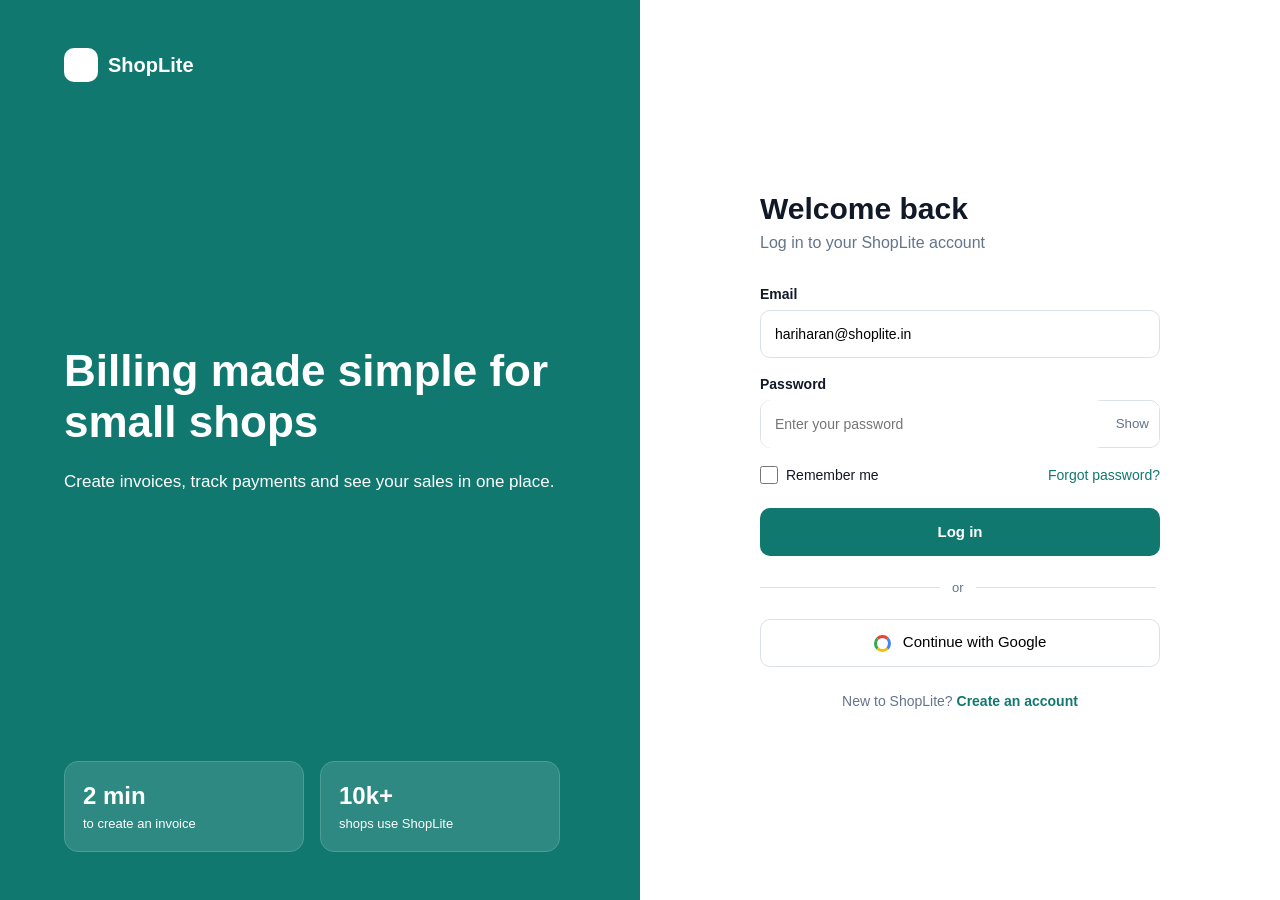
==== index.html @ 72226149 "Add files via upload" ====
<!DOCTYPE html>
<html lang="en">

<head>
    <meta charset="UTF-8">
    <meta name="viewport" content="width=device-width, initial-scale=1.0">

    <title>ShopLite Login</title>

    <link rel="stylesheet" href="login_screen.css">
</head>

<body>

    <main class="page">

        <section class="left-panel">

            <header class="brand">

                <div class="logo-box"></div>

                <div class="brand-name">
                    ShopLite
                </div>

            </header>

            <div class="promo">

                <h1>
                    Billing made simple
                    for small shops
                </h1>

                <p>
                    Create invoices, track payments and see
                    your sales in one place.
                </p>

            </div>

            <div class="stats">

                <div class="stat-card">

                    <h2>2 min</h2>

                    <p>to create an invoice</p>

                </div>

                <div class="stat-card">

                    <h2>10k+</h2>

                    <p>shops use ShopLite</p>

                </div>

            </div>

        </section>

        <section class="right-panel">

            <div class="login-content">

                <h1>Welcome back</h1>

                <p class="subtitle">
                    Log in to your ShopLite account
                </p>

                <form action="dash_board.html" method="get">

                    <div class="form-group">

                        <label for="email">Email</label>

                        <input
                            type="email"
                            id="email"
                            value="hariharan@shoplite.in"
                            required
                        >

                    </div>

                    <div class="form-group">

                        <label for="password">Password</label>

                        <div class="password-field">

                            <input
                                type="password"
                                id="password"
                                placeholder="Enter your password"
                                required
                            >

                            <button
                                type="button"
                                class="show-button"
                            >
                                Show
                            </button>

                        </div>

                    </div>

                    <div class="options">

                        <div class="remember">

                            <input
                                type="checkbox"
                                id="remember"
                            >

                            <label for="remember">
                                Remember me
                            </label>

                        </div>

                        <a href="#">Forgot password?</a>

                    </div>

                    <button
                        type="submit"
                        class="login-button"
                    >
                        Log in
                    </button>

                </form>

                <div class="divider">

                    <div class="divider-line"></div>

                    <p>or</p>

                    <div class="divider-line"></div>

                </div>

                <button
                    class="google-button"
                    type="button"
                >

                    <div class="google-mark"></div>

                    Continue with Google

                </button>

                <p class="create-account">

                    New to ShopLite?

                    <a href="#">Create an account</a>

                </p>

            </div>

        </section>

    </main>

</body>

</html>
---- login_screen.css ----
* {
    margin: 0;
    box-sizing: border-box;
}

body {
    font-family: Arial, sans-serif;
    color: #111827;
}

.page {
    display: flex;
    min-height: 100vh;
}

/* Left panel */

.left-panel {
    width: 50%;
    background-color: #11786f;
    color: white;
    padding: 48px 64px;

    display: flex;
    flex-direction: column;
    justify-content: space-between;
}

.brand {
    display: flex;
    align-items: center;
}

.logo-box {
    width: 34px;
    height: 34px;
    background-color: white;
    border-radius: 10px;
    margin-right: 10px;
}

.brand-name {
    font-size: 20px;
    font-weight: bold;
}

.promo h1 {
    font-size: 44px;
    line-height: 1.15;
    margin-bottom: 20px;
}

.promo p {
    font-size: 17px;
    line-height: 1.7;
}

/* Statistics cards */

.stats {
    display: flex;
}

.stat-card {
    width: 50%;
    background-color: #2d8981;
    border: 1px solid #4b9e96;
    border-radius: 14px;
    padding: 20px 18px;
    margin-right: 16px;
}

.stat-card h2 {
    font-size: 24px;
    margin-bottom: 6px;
}

.stat-card p {
    font-size: 13px;
}

/* Right panel */

.right-panel {
    width: 50%;
    background-color: white;
    padding: 40px;

    display: flex;
    justify-content: center;
    align-items: center;
}

.login-content {
    width: 400px;
}

.login-content h1 {
    font-size: 30px;
    margin-bottom: 8px;
}

.subtitle {
    color: #64748b;
    font-size: 16px;
    margin-bottom: 34px;
}

/* Form */

.form-group {
    margin-bottom: 18px;
}

.form-group label {
    display: block;
    font-size: 14px;
    font-weight: bold;
    margin-bottom: 8px;
}

.form-group input {
    width: 100%;
    height: 48px;
    border: 1px solid #dce1e8;
    border-radius: 10px;
    padding: 0 14px;
    font-size: 14px;
}

.password-field {
    display: flex;
    align-items: center;
    border: 1px solid #dce1e8;
    border-radius: 10px;
    height: 48px;
}

.password-field input {
    border: none;
    outline: none;
}

.show-button {
    background-color: white;
    border: none;
    color: #64748b;
    padding: 10px;
    cursor: pointer;
}

/* Remember me and forgot password */

.options {
    display: flex;
    justify-content: space-between;
    align-items: center;
    margin: 18px 0 24px;
}

.remember {
    display: flex;
    align-items: center;
}

.remember input {
    width: 18px;
    height: 18px;
    margin-right: 8px;
    accent-color: #11786f;
}

.remember label {
    font-size: 14px;
}

.options a {
    color: #11786f;
    font-size: 14px;
    text-decoration: none;
}

/* Login button */

.login-button {
    width: 100%;
    height: 48px;
    background-color: #11786f;
    color: white;
    border: none;
    border-radius: 10px;
    font-size: 15px;
    font-weight: bold;
    cursor: pointer;
}

/* Divider */

.divider {
    display: flex;
    align-items: center;
    margin: 24px 0;
}

.divider-line {
    width: 45%;
    height: 1px;
    background-color: #dce1e8;
}

.divider p {
    color: #64748b;
    font-size: 13px;
    margin: 0 12px;
}

/* Google button */

.google-button {
    width: 100%;
    height: 48px;
    background-color: white;
    border: 1px solid #dce1e8;
    border-radius: 10px;
    font-size: 15px;
    cursor: pointer;
}

.google-mark {
    display: inline-block;
    width: 17px;
    height: 17px;
    border: 3px solid #4285f4;
    border-top-color: #ea4335;
    border-left-color: #34a853;
    border-bottom-color: #fbbc05;
    border-radius: 50%;
    margin-right: 8px;
    vertical-align: middle;
}

/* Create account */

.create-account {
    text-align: center;
    color: #64748b;
    font-size: 14px;
    margin-top: 26px;
}

.create-account a {
    color: #11786f;
    font-weight: bold;
    text-decoration: none;
}
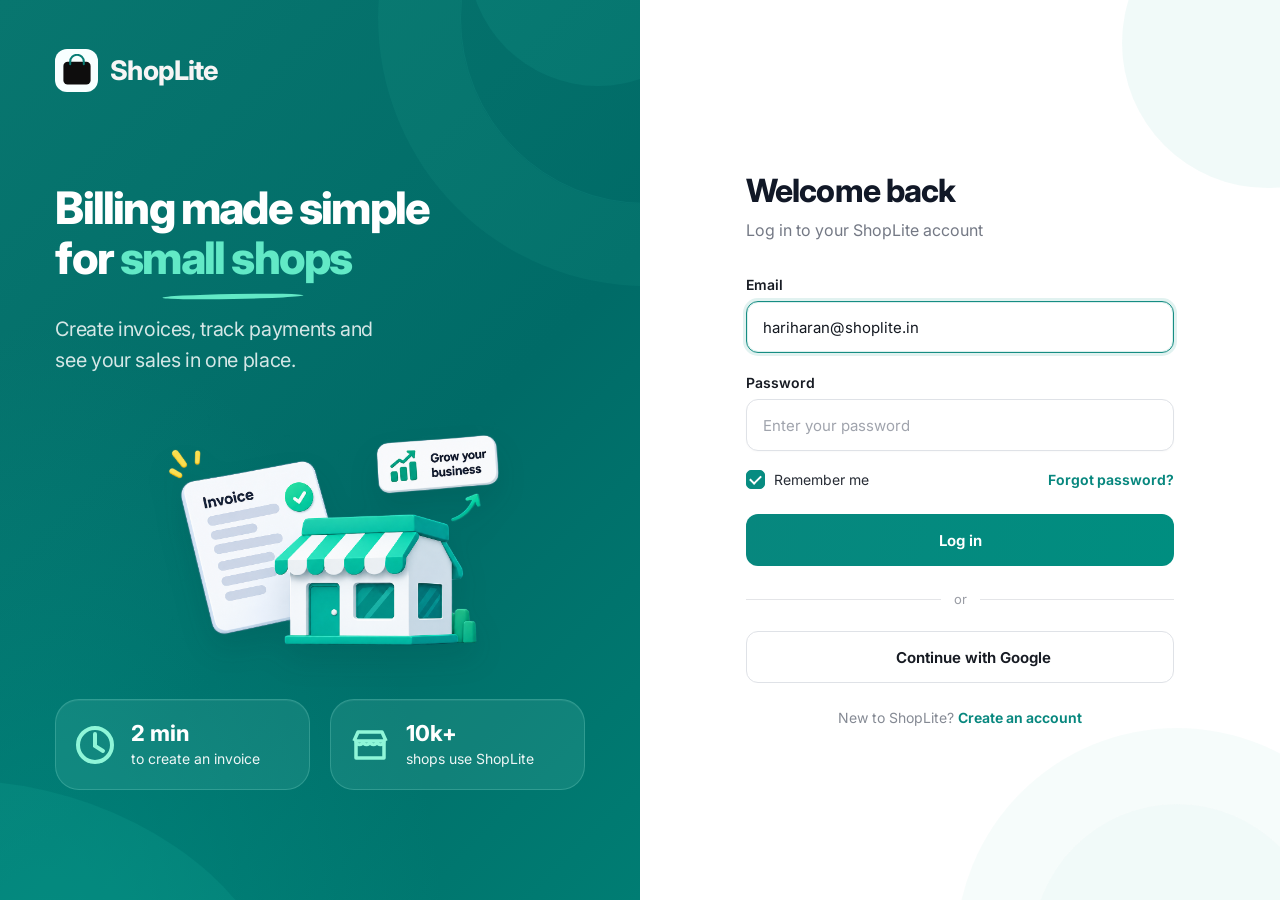
==== commit 5b0e8bf2: "ui enhancement" ====
--- a/index.html
+++ b/index.html
@@ -1,180 +1,164 @@
 
 <!DOCTYPE html>
 <html lang="en">
-
 <head>
-    <meta charset="UTF-8">
-    <meta name="viewport" content="width=device-width, initial-scale=1.0">
-
-    <title>ShopLite Login</title>
-
-    <link rel="stylesheet" href="login_screen.css">
+  <meta charset="UTF-8">
+  <meta name="viewport" content="width=device-width, initial-scale=1.0">
+  <title>ShopLite - Login</title>
+  <link rel="stylesheet" href="login_screen.css">
 </head>
-
 <body>
 
-    <main class="page">
+  <main class="login-page">
 
-        <section class="left-panel">
+    <!-- LEFT BRAND SECTION -->
+    <section class="brand-panel">
 
-            <header class="brand">
+      <div class="shape shape-top"></div>
+      <div class="shape shape-bottom"></div>
 
-                <div class="logo-box"></div>
+      <a class="brand" href="#">
+        <span class="brand-mark">
+          <svg viewBox="0 0 40 40">
+            <rect x="4" y="9" width="32" height="27" rx="5" fill="currentColor"/>
+            <path d="M12 12V9a8 8 0 0 1 16 0v3"
+              fill="none" stroke="#087d75"
+              stroke-width="2.4" stroke-linecap="round"/>
+          </svg>
+        </span>
+        <span>ShopLite</span>
+      </a>
 
-                <div class="brand-name">
-                    ShopLite
-                </div>
+      <div class="brand-copy">
+        <h1>
+          Billing made simple<br>
+          for <span>small shops</span>
+        </h1>
 
-            </header>
+        <p>
+          Create invoices, track payments and<br class="desktop-break">
+          see your sales in one place.
+        </p>
+      </div>
 
-            <div class="promo">
+      <div class="illustration-wrap">
+        <img
+          src="Invoice Shop Growth Illustration.png"
+          alt="Shop growth illustration"
+          class="shop-illustration"
+        >
+      </div>
 
-                <h1>
-                    Billing made simple
-                    for small shops
-                </h1>
+      <div class="stats">
 
-                <p>
-                    Create invoices, track payments and see
-                    your sales in one place.
-                </p>
+        <div class="stat-card">
+          <svg viewBox="0 0 42 42">
+            <circle cx="21" cy="21" r="17"
+              fill="none" stroke="currentColor" stroke-width="4"/>
+            <path d="M21 10v12l8 5"
+              fill="none" stroke="currentColor"
+              stroke-width="4" stroke-linecap="round"/>
+          </svg>
 
-            </div>
+          <div>
+            <strong>2 min</strong>
+            <span>to create an invoice</span>
+          </div>
+        </div>
 
-            <div class="stats">
+        <div class="stat-card">
+          <svg viewBox="0 0 42 42">
+            <path d="M5 17 9 8h24l4 9M7 17h28v17H7z"
+              fill="none" stroke="currentColor"
+              stroke-width="3.5" stroke-linejoin="round"/>
+            <path d="M7 17c0 5 7 5 7 0 0 5 7 5 7 0 0 5 7 5 7 0 0 5 7 5 7 0"
+              fill="none" stroke="currentColor"
+              stroke-width="3.2" stroke-linecap="round"/>
+          </svg>
 
-                <div class="stat-card">
+          <div>
+            <strong>10k+</strong>
+            <span>shops use ShopLite</span>
+          </div>
+        </div>
 
-                    <h2>2 min</h2>
+      </div>
+    </section>
 
-                    <p>to create an invoice</p>
+    <!-- RIGHT LOGIN SECTION -->
+    <section class="form-panel">
 
-                </div>
+      <div class="corner-shape corner-top"></div>
+      <div class="corner-shape corner-bottom"></div>
 
-                <div class="stat-card">
+      <div class="login-form-wrap">
 
-                    <h2>10k+</h2>
+        <header class="form-heading">
+          <h2>Welcome back</h2>
+          <p>Log in to your ShopLite account</p>
+        </header>
 
-                    <p>shops use ShopLite</p>
+        <form class="login-form" action="dash_board.html" method="GET">
 
-                </div>
+          <label for="email">Email</label>
 
-            </div>
+          <input
+            id="email"
+            name="email"
+            type="email"
+            value="hariharan@shoplite.in"
+            autocomplete="username"
+          >
 
-        </section>
+          <label for="password" class="password-label">
+            Password
+          </label>
 
-        <section class="right-panel">
+          <input
+            id="password"
+            name="password"
+            type="password"
+            placeholder="Enter your password"
+            autocomplete="current-password"
+          >
 
-            <div class="login-content">
+          <div class="form-options">
 
-                <h1>Welcome back</h1>
+            <label class="remember">
+              <input type="checkbox" checked>
+              <span class="custom-check"></span>
+              <span>Remember me</span>
+            </label>
 
-                <p class="subtitle">
-                    Log in to your ShopLite account
-                </p>
+            <a href="#">Forgot password?</a>
 
-                <form action="dash_board.html" method="get">
+          </div>
 
-                    <div class="form-group">
+          <button class="login-button" type="submit">
+            Log in
+          </button>
 
-                        <label for="email">Email</label>
+          <div class="separator">
+            <span></span>
+            <em>or</em>
+            <span></span>
+          </div>
 
-                        <input
-                            type="email"
-                            id="email"
-                            value="hariharan@shoplite.in"
-                            required
-                        >
+          <button class="google-button" type="button">
+            <span class="google-g">G</span>
+            Continue with Google
+          </button>
 
-                    </div>
+          <p class="signup-text">
+            New to ShopLite?
+            <a href="#">Create an account</a>
+          </p>
 
-                    <div class="form-group">
+        </form>
+      </div>
+    </section>
 
-                        <label for="password">Password</label>
-
-                        <div class="password-field">
-
-                            <input
-                                type="password"
-                                id="password"
-                                placeholder="Enter your password"
-                                required
-                            >
-
-                            <button
-                                type="button"
-                                class="show-button"
-                            >
-                                Show
-                            </button>
-
-                        </div>
-
-                    </div>
-
-                    <div class="options">
-
-                        <div class="remember">
-
-                            <input
-                                type="checkbox"
-                                id="remember"
-                            >
-
-                            <label for="remember">
-                                Remember me
-                            </label>
-
-                        </div>
-
-                        <a href="#">Forgot password?</a>
-
-                    </div>
-
-                    <button
-                        type="submit"
-                        class="login-button"
-                    >
-                        Log in
-                    </button>
-
-                </form>
-
-                <div class="divider">
-
-                    <div class="divider-line"></div>
-
-                    <p>or</p>
-
-                    <div class="divider-line"></div>
-
-                </div>
-
-                <button
-                    class="google-button"
-                    type="button"
-                >
-
-                    <div class="google-mark"></div>
-
-                    Continue with Google
-
-                </button>
-
-                <p class="create-account">
-
-                    New to ShopLite?
-
-                    <a href="#">Create an account</a>
-
-                </p>
-
-            </div>
-
-        </section>
-
-    </main>
+  </main>
 
 </body>
-
 </html>
--- a/login_screen.css
+++ b/login_screen.css
@@ -1,256 +1,723 @@
+
+@import url('https://fonts.googleapis.com/css2?family=Inter:wght@400;500;600;650;700;750;800&display=swap');
+
+:root {
+  --teal: #07877e;
+  --deep-teal: #006c68;
+  --mint: #62e9c6;
+  --ink: #111827;
+  --muted: #737985;
+}
 
 * {
-    margin: 0;
-    box-sizing: border-box;
+  box-sizing: border-box;
+}
+
+html, body {
+  width: 100%;
+  height: 100%;
+  margin: 0;
+  overflow: hidden;
 }
 
 body {
-    font-family: Arial, sans-serif;
-    color: #111827;
-}
-
-.page {
-    display: flex;
-    min-height: 100vh;
-}
-
-/* Left panel */
-
-.left-panel {
-    width: 50%;
-    background-color: #11786f;
-    color: white;
-    padding: 48px 64px;
-
-    display: flex;
-    flex-direction: column;
-    justify-content: space-between;
-}
+  font-family: Inter, Arial, sans-serif;
+  color: var(--ink);
+  background: #fff;
+}
+
+.login-page {
+  width: 100vw;
+  height: 100vh;
+  min-height: 560px;
+  display: grid;
+  grid-template-columns: 1fr 1fr;
+  overflow: hidden;
+}
+
+/* LEFT BRAND PANEL */
+
+.brand-panel {
+  position: relative;
+  isolation: isolate;
+  overflow: hidden;
+  color: #fff;
+
+  background:
+    radial-gradient(
+      ellipse at 7% 112%,
+      rgba(0, 160, 145, .48) 0,
+      rgba(0, 160, 145, .22) 25%,
+      transparent 48%
+    ),
+    linear-gradient(
+      135deg,
+      #08766f 0%,
+      #006b67 58%,
+      #007d73 100%
+    );
+
+  padding: 49px 8.65% 8.1%;
+}
+
+.brand-panel::before {
+  content: "";
+  position: absolute;
+  z-index: -1;
+  width: 370px;
+  height: 370px;
+  border: 1px solid rgba(77, 225, 198, .08);
+  border-radius: 50%;
+  top: -168px;
+  right: -192px;
+  box-shadow: 0 0 0 82px rgba(82, 225, 202, .055);
+}
+
+.shape {
+  position: absolute;
+  z-index: -1;
+  pointer-events: none;
+  border-radius: 50%;
+}
+
+.shape-top {
+  width: 260px;
+  height: 260px;
+  top: -174px;
+  right: -88px;
+  background: rgba(46, 193, 174, .10);
+}
+
+.shape-bottom {
+  width: 490px;
+  height: 300px;
+  left: -205px;
+  bottom: -195px;
+  background: rgba(37, 194, 171, .12);
+  transform: rotate(20deg);
+}
+
+/* LOGO */
 
 .brand {
-    display: flex;
-    align-items: center;
-}
-
-.logo-box {
+  display: inline-flex;
+  align-items: center;
+  gap: 12px;
+  color: #f7f5f5;
+  text-decoration: none;
+  font-size: 27px;
+  line-height: 1;
+  font-weight: 750;
+  letter-spacing: -.9px;
+}
+
+.brand-mark {
+  display: grid;
+  place-items: center;
+  width: 43px;
+  height: 43px;
+  border-radius: 12px;
+  color: #0e0d0d;
+  background: #f8ffff;
+}
+
+.brand-mark svg {
+  width: 34px;
+  height: 34px;
+}
+
+/* LEFT CONTENT */
+
+.brand-copy {
+  position: relative;
+  z-index: 1;
+  margin-top: 91px;
+}
+
+.brand-copy h1 {
+  margin: 0;
+  font-size: clamp(32px, 3.5vw, 54px);
+  line-height: 1.12;
+  font-weight: 800;
+  letter-spacing: -1.8px;
+}
+
+.brand-copy h1 span {
+  position: relative;
+  color: var(--mint);
+  white-space: nowrap;
+}
+
+.brand-copy h1 span::after {
+  content: "";
+  position: absolute;
+  left: 49%;
+  bottom: -14px;
+  width: 61%;
+  height: 5px;
+  border-radius: 100%;
+  background: var(--mint);
+  transform: translateX(-50%) rotate(-1deg);
+}
+
+.brand-copy p {
+  margin: 31px 0 0;
+  color: rgba(255,255,255,.83);
+  font-size: clamp(16px, 1.55vw, 23px);
+  line-height: 1.55;
+  font-weight: 400;
+  letter-spacing: -.35px;
+}
+
+/* SHOP ILLUSTRATION */
+
+.illustration-wrap {
+  position: absolute;
+  left: 8%;
+  right: 6%;
+  top: 40%;
+  height: 40%;
+
+  display: flex;
+  align-items: center;
+  justify-content: center;
+}
+
+.shop-illustration {
+  display: block;
+  width: 100%;
+  height: 100%;
+  object-fit: contain;
+  object-position: center;
+  filter: drop-shadow(0 15px 14px rgba(0, 44, 42, .10));
+}
+
+/* BOTTOM STATISTICS */
+
+.stats {
+  position: absolute;
+  left: 8.65%;
+  right: 8.65%;
+  bottom: 12.2%;
+
+  display: grid;
+  grid-template-columns: 1fr 1fr;
+  gap: 20px;
+}
+
+.stat-card {
+  min-width: 0;
+  height: 91px;
+
+  display: flex;
+  align-items: center;
+  gap: 15px;
+
+  padding: 15px 18px;
+
+  border: 1px solid rgba(178, 255, 237, .19);
+  border-radius: 24px;
+
+  background: rgba(139, 231, 213, .12);
+  box-shadow: inset 0 1px 0 rgba(255,255,255,.06);
+}
+
+.stat-card svg {
+  flex: 0 0 42px;
+  width: 42px;
+  height: 42px;
+  color: #8ff6d8;
+}
+
+.stat-card div {
+  display: flex;
+  flex-direction: column;
+  gap: 5px;
+  min-width: 0;
+}
+
+.stat-card strong {
+  font-size: 22px;
+  line-height: 1.05;
+  font-weight: 750;
+}
+
+.stat-card span {
+  font-size: 14px;
+  white-space: nowrap;
+  color: rgba(255,255,255,.93);
+}
+
+/* RIGHT LOGIN PANEL */
+
+.form-panel {
+  position: relative;
+  overflow: hidden;
+
+  display: flex;
+  align-items: center;
+  justify-content: center;
+
+  background: #fff;
+}
+
+.corner-shape {
+  position: absolute;
+  width: 290px;
+  height: 290px;
+  border-radius: 50%;
+  background: rgba(0, 157, 143, .055);
+  pointer-events: none;
+}
+
+.corner-top {
+  top: -102px;
+  right: -132px;
+}
+
+.corner-bottom {
+  bottom: -194px;
+  right: -42px;
+  box-shadow: 0 0 0 76px rgba(0,157,143,.035);
+}
+
+/* LOGIN FORM CONTAINER */
+
+.login-form-wrap {
+  position: relative;
+  z-index: 1;
+  width: min(428px, 68%);
+  margin-top: -2px;
+}
+
+/* HEADING */
+
+.form-heading {
+  margin-bottom: 34px;
+}
+
+.form-heading h2 {
+  margin: 0 0 8px;
+  color: #111827;
+  font-size: 32px;
+  line-height: 1.2;
+  font-weight: 750;
+  letter-spacing: -.9px;
+}
+
+.form-heading p {
+  margin: 0;
+  color: #747985;
+  font-size: 16px;
+  line-height: 1.5;
+}
+
+/* INPUT FIELDS */
+
+.login-form {
+  display: flex;
+  flex-direction: column;
+}
+
+.login-form > label {
+  margin-bottom: 8px;
+  font-size: 14px;
+  font-weight: 600;
+  color: #171b23;
+}
+
+.login-form input[type="email"],
+.login-form input[type="password"] {
+  width: 100%;
+  height: 52px;
+  border: 1px solid #dfe2e7;
+  border-radius: 12px;
+  background: #fff;
+  box-shadow: 0 1px 2px rgba(16,24,40,.025);
+  padding: 0 16px;
+  outline: none;
+  color: #151a22;
+  font: 400 15px Inter, Arial, sans-serif;
+}
+
+.login-form input[type="email"] {
+  border-color: #168d83;
+
+  box-shadow:
+    0 0 0 3px rgba(15,145,132,.12),
+    inset 0 0 0 1px rgba(15,145,132,.15);
+}
+
+.login-form input[type="password"]:focus {
+  border-color: #168d83;
+  box-shadow: 0 0 0 3px rgba(15,145,132,.10);
+}
+
+.login-form input[type="password"]::placeholder {
+  color: #a0a4ad;
+  opacity: 1;
+}
+
+.password-label {
+  margin-top: 21px;
+}
+
+/* REMEMBER ME AND FORGOT PASSWORD */
+
+.form-options {
+  display: flex;
+  justify-content: space-between;
+  align-items: center;
+  margin: 19px 0 25px;
+  font-size: 14px;
+}
+
+.remember {
+  display: inline-flex;
+  align-items: center;
+  gap: 9px;
+  color: #272c35;
+  cursor: pointer;
+}
+
+.remember input {
+  position: absolute;
+  opacity: 0;
+  width: 1px;
+  height: 1px;
+}
+
+.custom-check {
+  width: 19px;
+  height: 19px;
+  border-radius: 5px;
+  background: #078c81;
+  border: 1px solid #078c81;
+  position: relative;
+}
+
+.remember input:not(:checked) + .custom-check {
+  background: #fff;
+  border-color: #cbd0d7;
+}
+
+.remember input:checked + .custom-check::after {
+  content: "";
+  position: absolute;
+  left: 5px;
+  top: 2px;
+  width: 5px;
+  height: 9px;
+  border: solid white;
+  border-width: 0 2px 2px 0;
+  transform: rotate(45deg);
+}
+
+.form-options > a,
+.signup-text a {
+  color: #07877e;
+  text-decoration: none;
+  font-weight: 650;
+}
+
+/* LOGIN BUTTON */
+
+.login-button {
+  width: 100%;
+  height: 52px;
+  border: 0;
+  border-radius: 12px;
+  color: #fff;
+
+  background: linear-gradient(
+    100deg,
+    #07877e,
+    #008e80
+  );
+
+  font: 650 15px Inter, Arial, sans-serif;
+  cursor: pointer;
+
+  transition: filter .2s ease, transform .2s ease;
+}
+
+.login-button:hover {
+  filter: brightness(1.05);
+}
+
+.login-button:active {
+  transform: translateY(1px);
+}
+
+/* OR SEPARATOR */
+
+.separator {
+  display: flex;
+  align-items: center;
+  gap: 13px;
+  margin: 25px 0 24px;
+  color: #9a9da5;
+  font-size: 13px;
+}
+
+.separator span {
+  height: 1px;
+  flex: 1;
+  background: #e4e5e8;
+}
+
+.separator em {
+  font-style: normal;
+}
+
+/* GOOGLE BUTTON */
+
+.google-button {
+  width: 100%;
+  height: 52px;
+  border: 1px solid #dfe2e7;
+  border-radius: 12px;
+  background: #fff;
+  color: #171b23;
+
+  font: 650 15px Inter, Arial, sans-serif;
+  cursor: pointer;
+}
+
+.google-g {
+  display: inline-block;
+  margin-right: 7px;
+  font-family: Arial, sans-serif;
+  font-size: 21px;
+  line-height: 0;
+  font-weight: 800;
+  vertical-align: -2px;
+
+  background: conic-gradient(
+    from -45deg,
+    #4285f4 0 25%,
+    #34a853 25% 48%,
+    #fbbc05 48% 70%,
+    #ea4335 70% 86%,
+    #4285f4 86%
+  );
+
+  color: transparent;
+  -webkit-background-clip: text;
+  background-clip: text;
+}
+
+/* CREATE ACCOUNT */
+
+.signup-text {
+  margin: 26px 0 0;
+  text-align: center;
+  color: #858a94;
+  font-size: 14px;
+}
+
+/* TABLET RESPONSIVENESS */
+
+@media (max-width: 1100px) {
+
+  .brand-panel {
+    padding-left: 7%;
+    padding-right: 7%;
+  }
+
+  .brand-copy {
+    margin-top: 76px;
+  }
+
+  .brand-copy h1 {
+    letter-spacing: -1.5px;
+  }
+
+  .stats {
+    left: 7%;
+    right: 7%;
+    gap: 12px;
+  }
+
+  .stat-card {
+    padding: 12px;
+    gap: 10px;
+  }
+
+  .stat-card svg {
+    flex-basis: 34px;
     width: 34px;
     height: 34px;
-    background-color: white;
-    border-radius: 10px;
-    margin-right: 10px;
-}
-
-.brand-name {
-    font-size: 20px;
-    font-weight: bold;
-}
-
-.promo h1 {
-    font-size: 44px;
-    line-height: 1.15;
+  }
+
+  .stat-card span {
+    font-size: 12px;
+  }
+
+  .login-form-wrap {
+    width: min(428px, 76%);
+  }
+}
+
+/* MOBILE RESPONSIVENESS */
+
+@media (max-width: 760px) {
+
+  .login-page {
+    grid-template-columns: 1fr;
+    grid-template-rows: 34vh 66vh;
+    min-height: 0;
+  }
+
+  .brand-panel {
+    padding: 18px 7%;
+  }
+
+  .brand {
+    font-size: 21px;
+    gap: 8px;
+  }
+
+  .brand-mark {
+    width: 34px;
+    height: 34px;
+    border-radius: 9px;
+  }
+
+  .brand-mark svg {
+    width: 27px;
+    height: 27px;
+  }
+
+  .brand-copy {
+    margin-top: 22px;
+  }
+
+  .brand-copy h1 {
+    font-size: clamp(23px, 5.2vw, 36px);
+    letter-spacing: -1px;
+  }
+
+  .brand-copy h1 span::after {
+    bottom: -8px;
+    height: 3px;
+  }
+
+  .brand-copy p {
+    margin-top: 15px;
+    font-size: 13px;
+    line-height: 1.4;
+  }
+
+  .desktop-break {
+    display: none;
+  }
+
+  .illustration-wrap {
+    left: 52%;
+    right: 3%;
+    top: 10%;
+    height: 74%;
+  }
+
+  .stats {
+    display: none;
+  }
+
+  .form-panel {
+    align-items: flex-start;
+    padding: 25px 0 18px;
+  }
+
+  .login-form-wrap {
+    width: min(430px, 86%);
+    margin: 0;
+  }
+
+  .form-heading {
     margin-bottom: 20px;
-}
-
-.promo p {
-    font-size: 17px;
-    line-height: 1.7;
-}
-
-/* Statistics cards */
-
-.stats {
-    display: flex;
-}
-
-.stat-card {
-    width: 50%;
-    background-color: #2d8981;
-    border: 1px solid #4b9e96;
-    border-radius: 14px;
-    padding: 20px 18px;
-    margin-right: 16px;
-}
-
-.stat-card h2 {
-    font-size: 24px;
+  }
+
+  .form-heading h2 {
+    font-size: 25px;
+  }
+
+  .form-heading p {
+    font-size: 13px;
+  }
+
+  .login-form > label {
+    font-size: 12px;
     margin-bottom: 6px;
-}
-
-.stat-card p {
+  }
+
+  .login-form input[type="email"],
+  .login-form input[type="password"] {
+    height: 43px;
+    border-radius: 9px;
+  }
+
+  .password-label {
+    margin-top: 14px;
+  }
+
+  .form-options {
+    margin: 13px 0 17px;
+    font-size: 12px;
+  }
+
+  .login-button,
+  .google-button {
+    height: 44px;
+    border-radius: 9px;
     font-size: 13px;
-}
-
-/* Right panel */
-
-.right-panel {
-    width: 50%;
-    background-color: white;
-    padding: 40px;
-
-    display: flex;
-    justify-content: center;
-    align-items: center;
-}
-
-.login-content {
-    width: 400px;
-}
-
-.login-content h1 {
-    font-size: 30px;
-    margin-bottom: 8px;
-}
-
-.subtitle {
-    color: #64748b;
-    font-size: 16px;
-    margin-bottom: 34px;
-}
-
-/* Form */
-
-.form-group {
-    margin-bottom: 18px;
-}
-
-.form-group label {
-    display: block;
-    font-size: 14px;
-    font-weight: bold;
-    margin-bottom: 8px;
-}
-
-.form-group input {
-    width: 100%;
-    height: 48px;
-    border: 1px solid #dce1e8;
-    border-radius: 10px;
-    padding: 0 14px;
-    font-size: 14px;
-}
-
-.password-field {
-    display: flex;
-    align-items: center;
-    border: 1px solid #dce1e8;
-    border-radius: 10px;
-    height: 48px;
-}
-
-.password-field input {
-    border: none;
-    outline: none;
-}
-
-.show-button {
-    background-color: white;
-    border: none;
-    color: #64748b;
-    padding: 10px;
-    cursor: pointer;
-}
-
-/* Remember me and forgot password */
-
-.options {
-    display: flex;
-    justify-content: space-between;
-    align-items: center;
-    margin: 18px 0 24px;
-}
-
-.remember {
-    display: flex;
-    align-items: center;
-}
-
-.remember input {
-    width: 18px;
-    height: 18px;
-    margin-right: 8px;
-    accent-color: #11786f;
-}
-
-.remember label {
-    font-size: 14px;
-}
-
-.options a {
-    color: #11786f;
-    font-size: 14px;
-    text-decoration: none;
-}
-
-/* Login button */
-
-.login-button {
-    width: 100%;
-    height: 48px;
-    background-color: #11786f;
-    color: white;
-    border: none;
-    border-radius: 10px;
-    font-size: 15px;
-    font-weight: bold;
-    cursor: pointer;
-}
-
-/* Divider */
-
-.divider {
-    display: flex;
-    align-items: center;
-    margin: 24px 0;
-}
-
-.divider-line {
-    width: 45%;
-    height: 1px;
-    background-color: #dce1e8;
-}
-
-.divider p {
-    color: #64748b;
-    font-size: 13px;
-    margin: 0 12px;
-}
-
-/* Google button */
-
-.google-button {
-    width: 100%;
-    height: 48px;
-    background-color: white;
-    border: 1px solid #dce1e8;
-    border-radius: 10px;
-    font-size: 15px;
-    cursor: pointer;
-}
-
-.google-mark {
-    display: inline-block;
-    width: 17px;
-    height: 17px;
-    border: 3px solid #4285f4;
-    border-top-color: #ea4335;
-    border-left-color: #34a853;
-    border-bottom-color: #fbbc05;
-    border-radius: 50%;
-    margin-right: 8px;
-    vertical-align: middle;
-}
-
-/* Create account */
-
-.create-account {
-    text-align: center;
-    color: #64748b;
-    font-size: 14px;
-    margin-top: 26px;
-}
-
-.create-account a {
-    color: #11786f;
-    font-weight: bold;
-    text-decoration: none;
-}
+  }
+
+  .separator {
+    margin: 15px 0;
+  }
+
+  .signup-text {
+    margin-top: 17px;
+    font-size: 12px;
+  }
+}
+
+/* SHORT DESKTOP SCREENS */
+
+@media (max-height: 700px) and (min-width: 761px) {
+
+  .brand-panel {
+    padding-top: 28px;
+  }
+
+  .brand-copy {
+    margin-top: 48px;
+  }
+
+  .brand-copy h1 {
+    font-size: clamp(32px, 3.5vw, 48px);
+  }
+
+  .brand-copy p {
+    margin-top: 22px;
+    font-size: 18px;
+  }
+
+  .illustration-wrap {
+    top: 42%;
+    height: 33%;
+  }
+
+  .stats {
+    bottom: 5%;
+  }
+
+  .stat-card {
+    height: 75px;
+  }
+
+  .login-form-wrap {
+    transform: scale(.92);
+  }
+}
